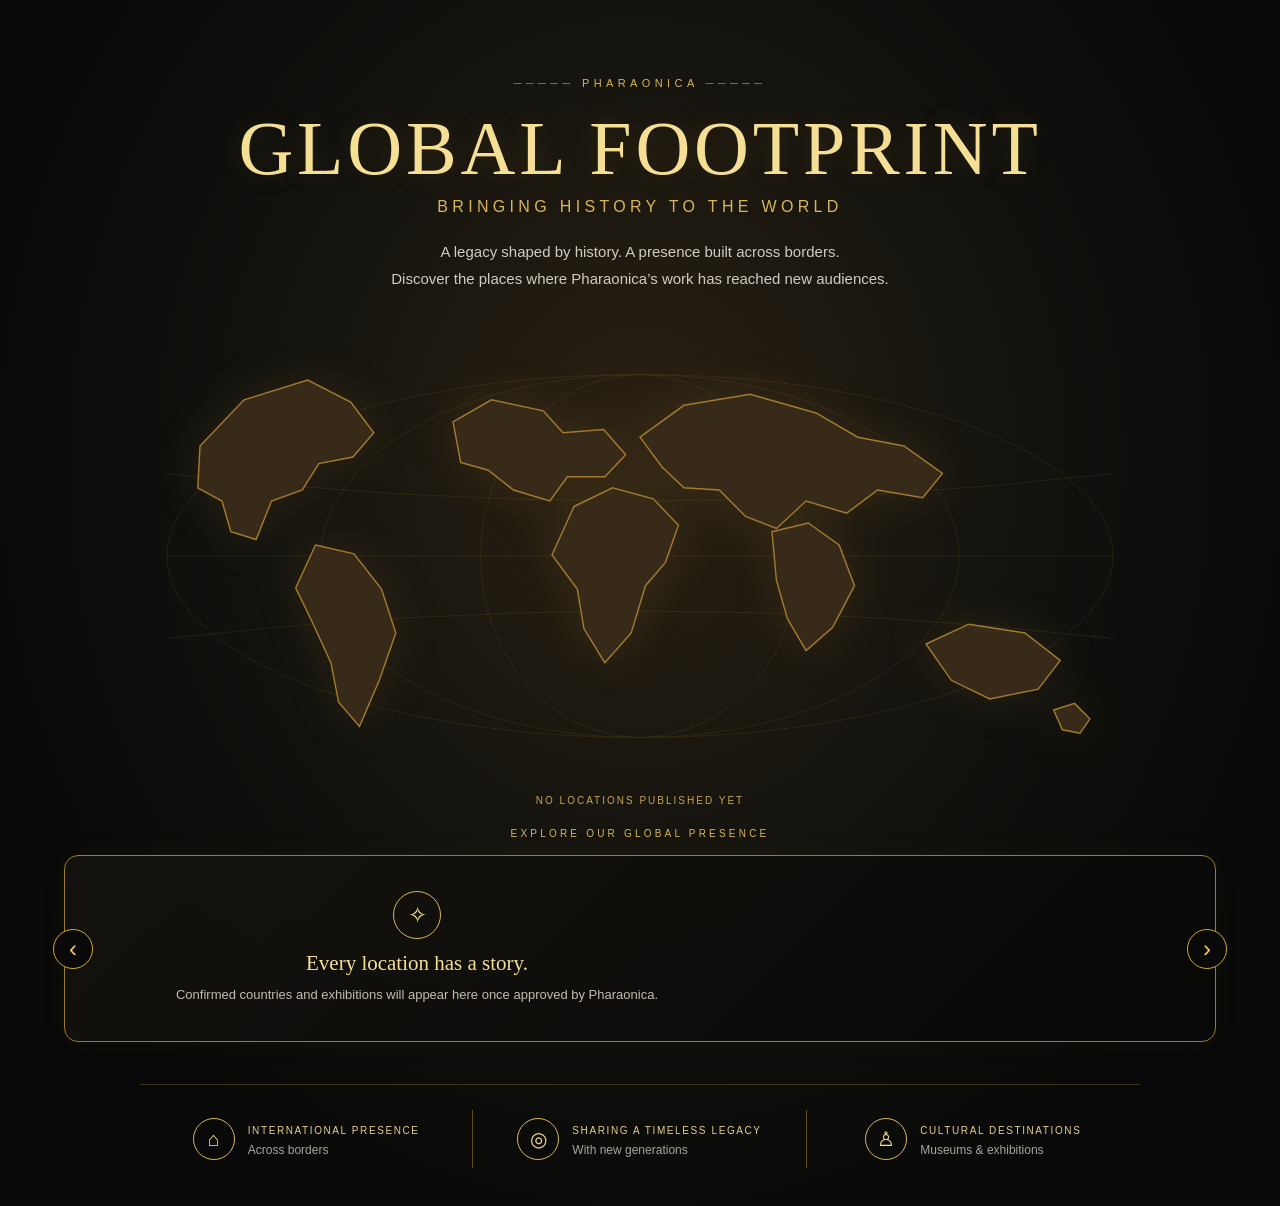
==== index.html @ 35123c70 "Add files via upload" ====
<!doctype html>
<html lang="en"><head><meta charset="utf-8"><meta name="viewport" content="width=device-width,initial-scale=1"><meta name="theme-color" content="#080908"><title>Pharaonica | Global Footprint</title>
<style>
:root{--bg:#080908;--gold:#d7b65a;--pale:#f5df94;--muted:#c8c1b2}*{box-sizing:border-box}body{margin:0;background:var(--bg);color:#f7f2e5;font:15px Arial,sans-serif}.gfp{padding:clamp(35px,6vw,80px) clamp(16px,5vw,70px) 38px;overflow:hidden;background:radial-gradient(ellipse at 50% 38%,#2b2112,#11110e 45%,#080908 78%);position:relative}.kicker{text-align:center;color:var(--gold);letter-spacing:.4em;font-size:11px}.kicker:before,.kicker:after{content:" ───── ";opacity:.7}h1{text-align:center;font:500 clamp(37px,6.5vw,76px)/1.1 Georgia,serif;letter-spacing:.05em;color:var(--pale);margin:18px 0 8px;text-transform:uppercase;text-shadow:0 0 24px #b8832833}.sub{text-align:center;color:var(--gold);letter-spacing:.27em;text-transform:uppercase;font-size:clamp(11px,1.8vw,16px)}.intro{max-width:690px;text-align:center;color:#d0ccc2;line-height:1.8;margin:22px auto}.mapwrap{max-width:1100px;margin:auto;position:relative}.map{width:100%;height:auto;filter:drop-shadow(0 0 22px #d4a33b20)}.land{fill:#382a18;stroke:#a37a32;stroke-width:1.3}.grid{fill:none;stroke:#a8863a;stroke-width:.6;opacity:.22}.marker{cursor:pointer}.halo{fill:#f2c75c;opacity:.18}.dot{fill:#f6d36b;stroke:#fff0b3;stroke-width:1.2}.emptylabel{text-align:center;color:#c7a653;letter-spacing:.2em;font-size:10px;text-transform:uppercase;margin-top:-6px}.note{display:none;position:absolute;left:50%;top:40%;transform:translate(-50%,-50%);width:min(290px,82vw);padding:18px;background:#0b0b0bf2;border:1px solid var(--gold);border-radius:8px;z-index:3}.note.show{display:block}.note small{color:var(--gold);letter-spacing:.2em}.note h3{font:22px Georgia;color:var(--pale);margin:9px 0}.note p{color:#c8c1b2;font-size:13px;line-height:1.6}.close{float:right;background:none;border:1px solid #80632c;color:var(--pale);border-radius:50%;width:28px;height:28px;cursor:pointer}.explore{text-align:center;color:var(--gold);letter-spacing:.32em;text-transform:uppercase;font-size:10px;margin:22px 0 16px}.carousel{max-width:1160px;margin:auto;position:relative;border:1px solid #9c792e;border-radius:14px;padding:15px 42px;background:linear-gradient(135deg,#15130fdd,#070807f2);box-shadow:0 0 32px #d5a6340b}.window{overflow:hidden}.rail{display:flex;gap:12px;width:max-content;animation:drift 32s linear infinite}.carousel:hover .rail,.carousel:focus-within .rail{animation-play-state:paused}.rail.static{animation:none;width:100%}.country{width:110px;flex:0 0 110px;text-align:center;padding:8px 4px;background:none;border:1px solid transparent;border-radius:9px;color:#f7f2e5;cursor:pointer}.country:hover,.country:focus-visible,.country[aria-pressed=true]{border-color:#9f7b2f;background:#d3aa3010;outline:none}.symbol{width:45px;height:45px;border:1px solid #a88337;border-radius:50%;display:grid;place-items:center;margin:0 auto 8px;color:var(--pale);font-size:20px;background:radial-gradient(circle,#5a431b55,transparent 70%)}.name{font-size:13px}.type{font-size:9px;color:#c8a858;letter-spacing:.2em;margin-top:8px}.arrow{position:absolute;z-index:2;top:50%;transform:translateY(-50%);width:40px;height:40px;border:1px solid #d5a52e;border-radius:50%;background:#080908;color:#f1ca64;font-size:24px;cursor:pointer}.prev{left:-12px}.next{right:-12px}.empty{width:min(620px,100%);text-align:center;white-space:normal;padding:20px 8px;color:#c5bdab}.seal{width:48px;height:48px;border:1px solid var(--gold);border-radius:50%;display:grid;place-items:center;margin:0 auto 12px;color:var(--pale);font-size:23px}.empty strong{display:block;font:21px Georgia;color:var(--pale);margin-bottom:8px}.empty p{font-size:13px;line-height:1.7;margin:0}.stats{max-width:1000px;margin:42px auto 0;border-top:1px solid #8c6c2d66;padding-top:25px;display:grid;grid-template-columns:repeat(3,1fr)}.stat{display:flex;align-items:center;justify-content:center;gap:13px;padding:8px 16px;border-right:1px solid #b18b3c80}.stat:last-child{border:0}.ico{width:42px;height:42px;border:1px solid var(--gold);border-radius:50%;display:grid;place-items:center;color:var(--pale);font-size:20px;flex-shrink:0}.stat b{display:block;font-size:10px;line-height:1.7;letter-spacing:.16em;color:#e7cf8b;text-transform:uppercase;font-weight:500}.stat span{display:block;font-size:12px;color:#a9a59b;margin-top:4px}@keyframes drift{to{transform:translateX(-50%)}}@media(max-width:700px){.intro{font-size:13px}.carousel{padding:12px 25px}.country{width:88px;flex-basis:88px}.symbol{width:39px;height:39px}.arrow{width:33px;height:33px}.stats{grid-template-columns:1fr;margin-top:28px}.stat{justify-content:flex-start;border-right:0;border-bottom:1px solid #b18b3c55;padding:14px 8px}.stat:last-child{border-bottom:0}}@media(prefers-reduced-motion:reduce){.rail{animation:none!important}}
</style></head><body>
<section class="gfp" id="global-footprint"><div class="kicker">PHARAONICA</div><h1>Global Footprint</h1><div class="sub">Bringing History to the World</div><p class="intro">A legacy shaped by history. A presence built across borders.<br>Discover the places where Pharaonica’s work has reached new audiences.</p>
<div class="mapwrap"><svg class="map" viewBox="0 0 1000 440" role="img" aria-label="Illustrative world map. Approved project locations will appear here.">
<g class="grid"><ellipse cx="500" cy="220" rx="430" ry="165"/><ellipse cx="500" cy="220" rx="290" ry="165"/><ellipse cx="500" cy="220" rx="145" ry="165"/><path d="M70 145 Q500 195 930 145 M70 220H930 M70 295Q500 245 930 295"/></g>
<g class="land"><path d="M100 120L140 78 198 60 237 80 258 108 239 130 208 136 193 160 165 170 151 205 128 198 120 170 98 158Z"/><path d="M205 210L240 218 265 250 278 290 263 333 245 375 226 353 219 317 202 280 187 249Z"/><path d="M330 98L365 78 412 88 430 108 467 105 487 128 468 148 434 148 418 170 385 160 362 142 337 135Z"/><path d="M440 175L475 158 512 168 535 192 523 226 505 247 492 290 468 317 449 286 443 250 420 219Z"/><path d="M500 112L540 83 600 73 660 90 698 112 740 120 775 145 757 167 716 160 688 181 651 170 624 195 596 184 572 160 540 158 520 139Z"/><path d="M620 198L653 190 681 210 695 247 675 285 651 306 634 277 624 242Z"/><path d="M760 300L799 282 850 290 882 315 862 341 818 350 783 333Z"/><path d="M876 360L895 354 909 368 900 381 884 378Z"/></g><g id="arcs"></g><g id="markers"></g></svg><div class="note" id="note" aria-live="polite"><button class="close" id="close" aria-label="Close">×</button><small id="kind">PROJECT LOCATION</small><h3 id="title"></h3><p id="description"></p></div></div><div class="emptylabel" id="map-label">Project locations will be revealed here</div>
<div class="explore">Explore Our Global Presence</div><div class="carousel"><button class="arrow prev" aria-label="Scroll backward">‹</button><div class="window" id="window"><div class="rail" id="rail"></div></div><button class="arrow next" aria-label="Scroll forward">›</button></div>
<div class="stats"><div class="stat"><div class="ico">⌂</div><div><b>International Presence</b><span>Across borders</span></div></div><div class="stat"><div class="ico">◎</div><div><b>Sharing a Timeless Legacy</b><span>With new generations</span></div></div><div class="stat"><div class="ico">♙</div><div><b>Cultural Destinations</b><span>Museums &amp; exhibitions</span></div></div></div>
</section>
<script>
/* Add only client-approved facts. Coordinates x/y are percentages of the map width/height.
const VERIFIED_LOCATIONS = [
 {country:"Approved country",city:"Approved city",x:52,y:42,type:"Museum / Exhibition",year:"2025",description:"Approved short description"}
];
*/
const VERIFIED_LOCATIONS=[];
const rail=document.getElementById('rail'),markers=document.getElementById('markers'),note=document.getElementById('note');
function show(item){document.getElementById('kind').textContent=item.type||'PROJECT LOCATION';document.getElementById('title').textContent=[item.city,item.country].filter(Boolean).join(', ');document.getElementById('description').textContent=[item.year,item.description].filter(Boolean).join(' · ');note.classList.add('show')}
document.getElementById('close').onclick=()=>note.classList.remove('show');
function card(item){const b=document.createElement('button');b.className='country';b.type='button';b.setAttribute('aria-pressed','false');b.innerHTML='<div class="symbol" aria-hidden="true">⚑</div><div class="name"></div><div class="type"></div>';b.querySelector('.name').textContent=item.country;b.querySelector('.type').textContent=item.type||'EXHIBITION';b.onclick=()=>{rail.querySelectorAll('button').forEach(x=>x.setAttribute('aria-pressed','false'));b.setAttribute('aria-pressed','true');show(item)};return b}
function render(){rail.replaceChildren();markers.replaceChildren();if(!VERIFIED_LOCATIONS.length){rail.className='rail static';const e=document.createElement('div');e.className='empty';e.innerHTML='<div class="seal">✧</div><strong>Every location has a story.</strong><p>Confirmed countries and exhibitions will appear here once approved by Pharaonica.</p>';rail.appendChild(e);document.getElementById('map-label').textContent='No locations published yet';return}
document.getElementById('map-label').textContent='Select a marker or country to discover more';rail.className='rail';VERIFIED_LOCATIONS.forEach(item=>{rail.appendChild(card(item));const ns='http://www.w3.org/2000/svg',g=document.createElementNS(ns,'g');g.setAttribute('class','marker');g.setAttribute('tabindex','0');g.setAttribute('role','button');g.setAttribute('aria-label',item.country+' project details');g.setAttribute('transform',`translate(${item.x*10},${item.y*4.4})`);g.innerHTML='<circle class="halo" r="17"/><circle class="dot" r="5"/>';g.onclick=()=>show(item);g.onkeydown=e=>{if(e.key==='Enter'||e.key===' '){e.preventDefault();show(item)}};markers.appendChild(g)});if(VERIFIED_LOCATIONS.length>3)VERIFIED_LOCATIONS.forEach(item=>rail.appendChild(card(item)));else rail.classList.add('static')}
document.querySelector('.prev').onclick=()=>document.getElementById('window').scrollBy({left:-250,behavior:'smooth'});document.querySelector('.next').onclick=()=>document.getElementById('window').scrollBy({left:250,behavior:'smooth'});render();
</script></body></html>
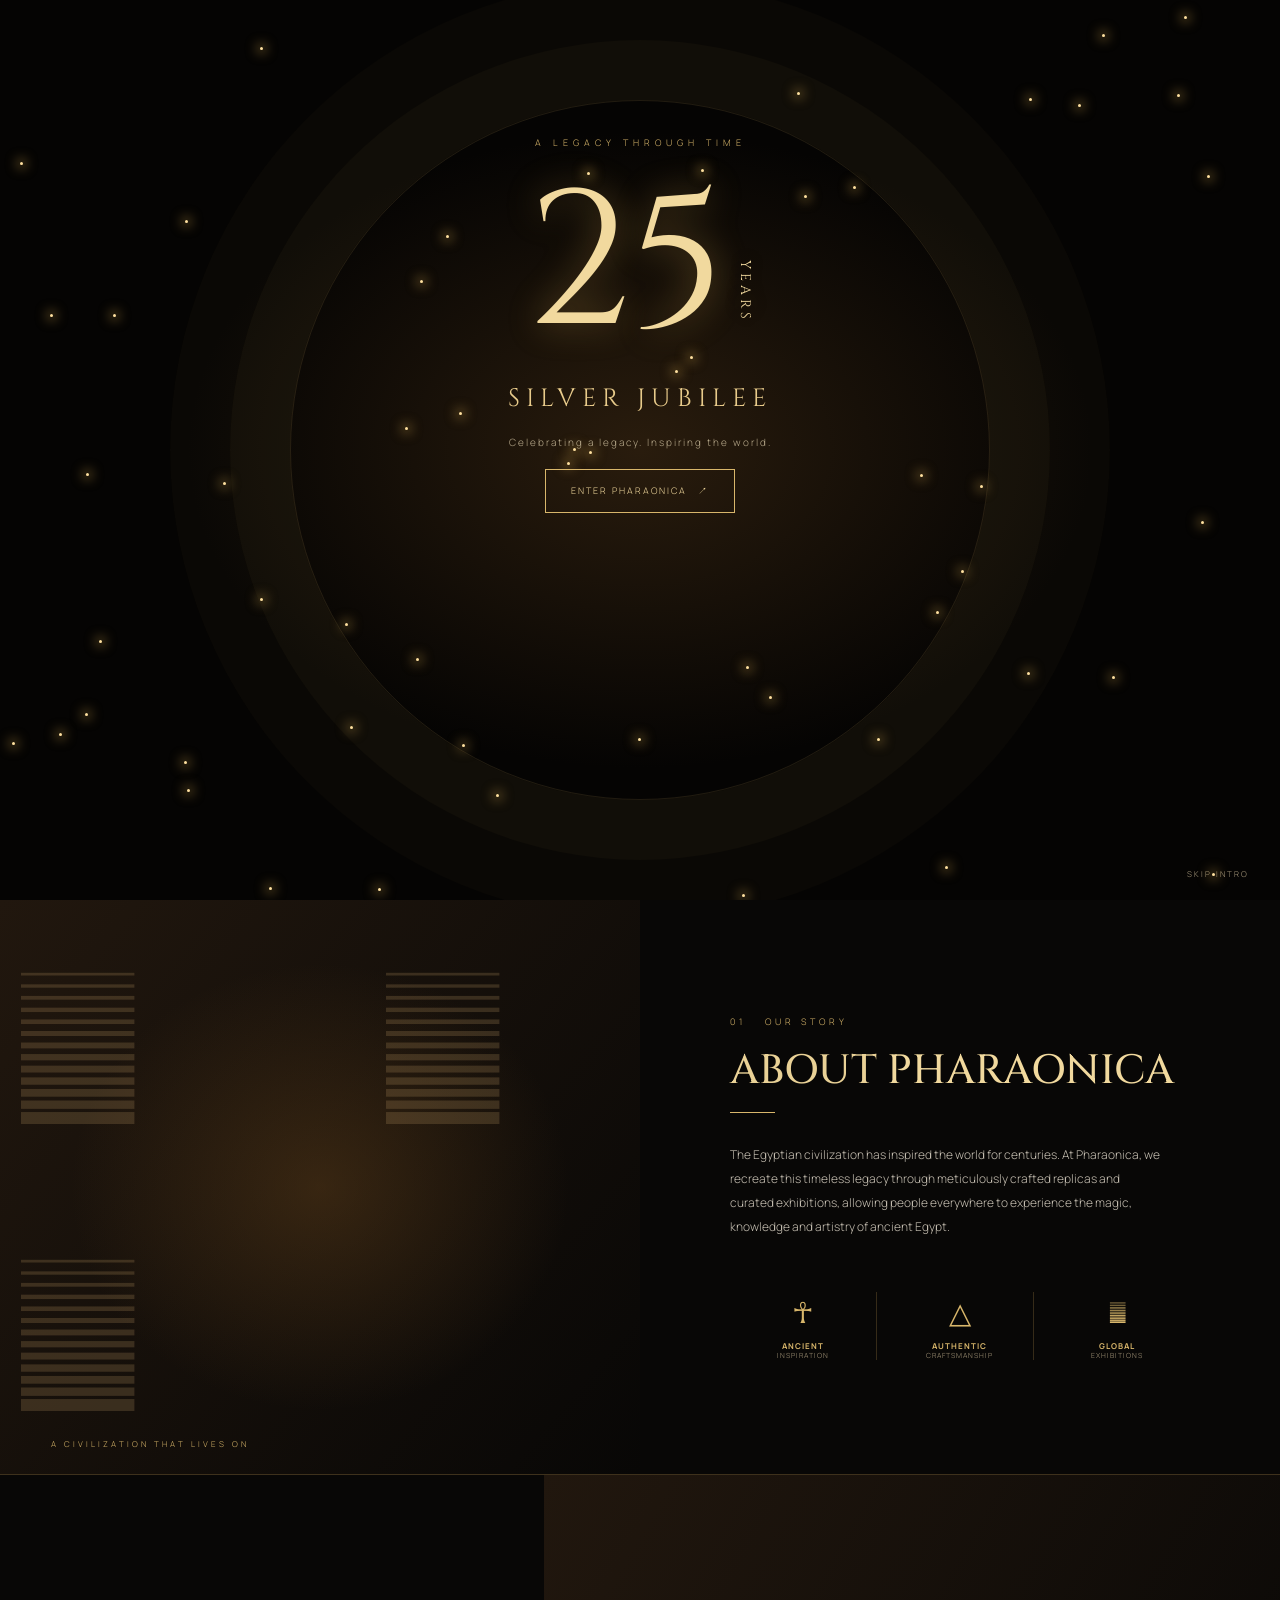
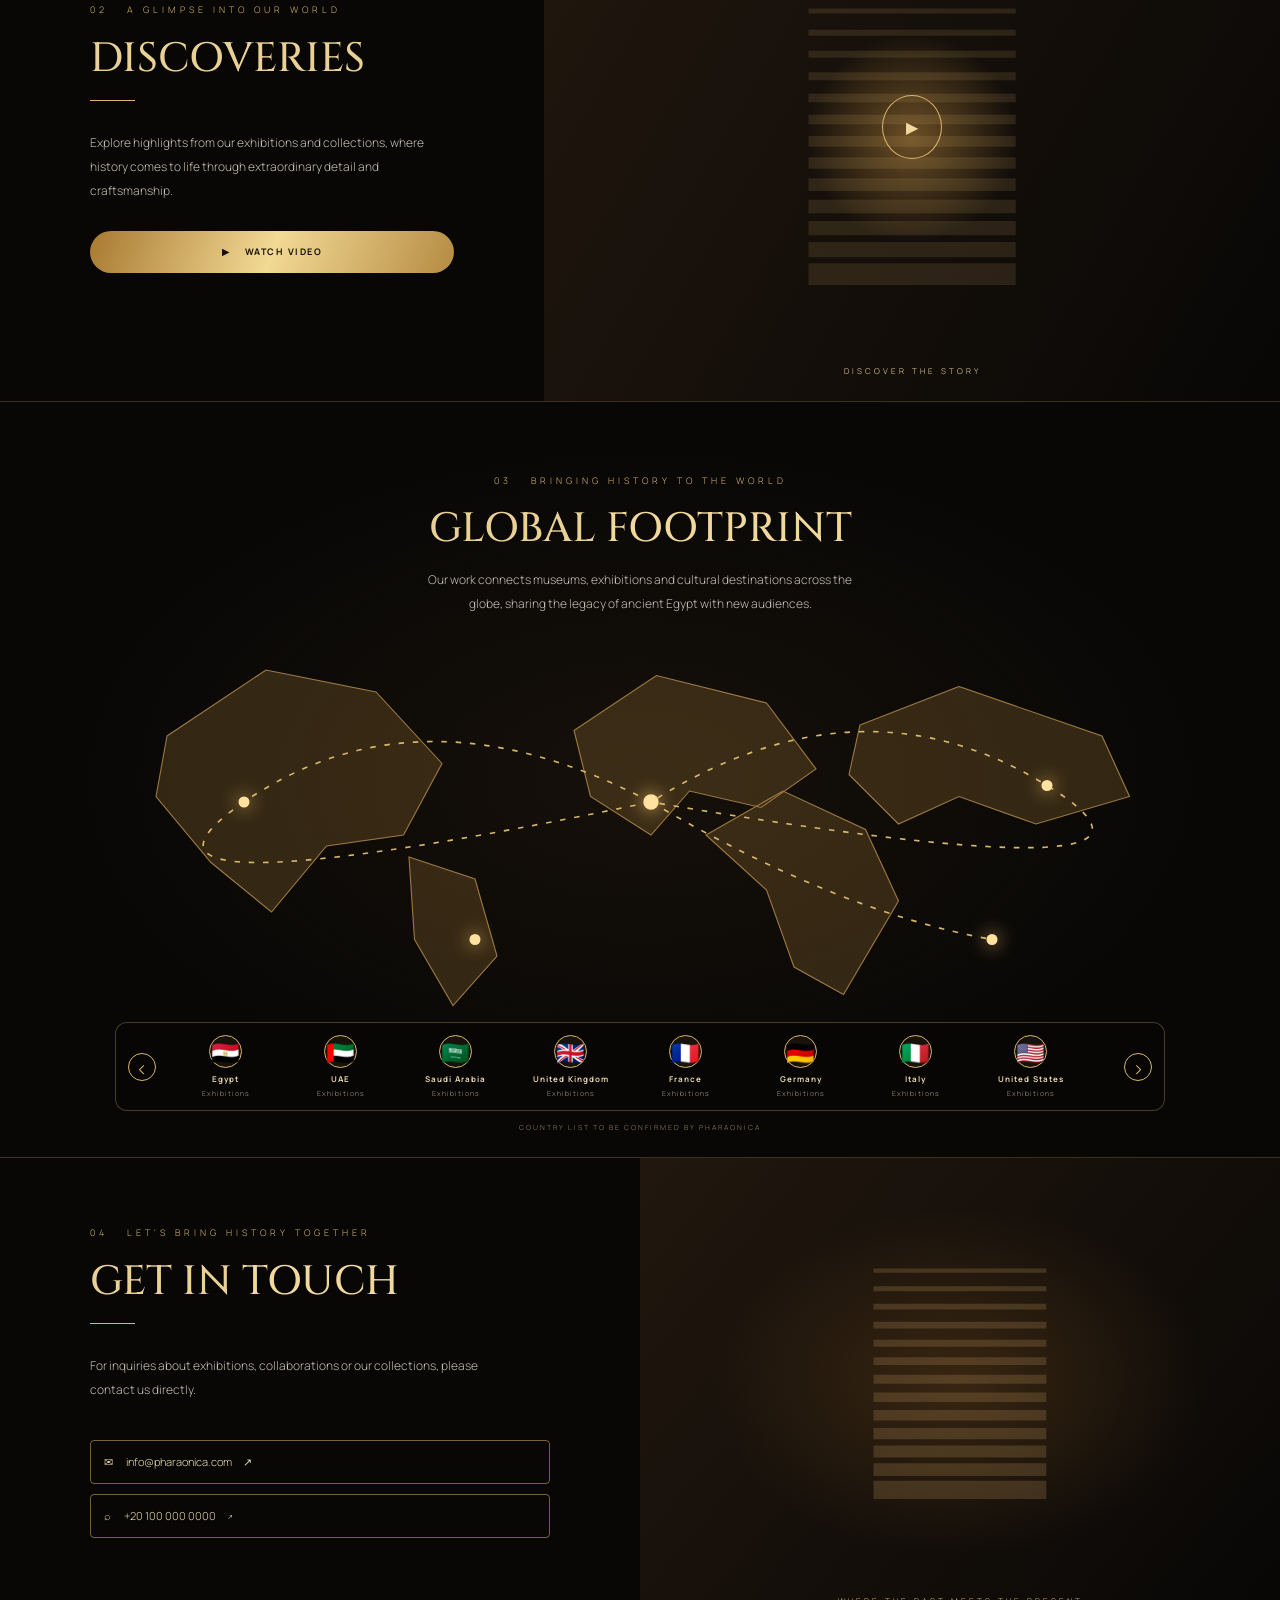
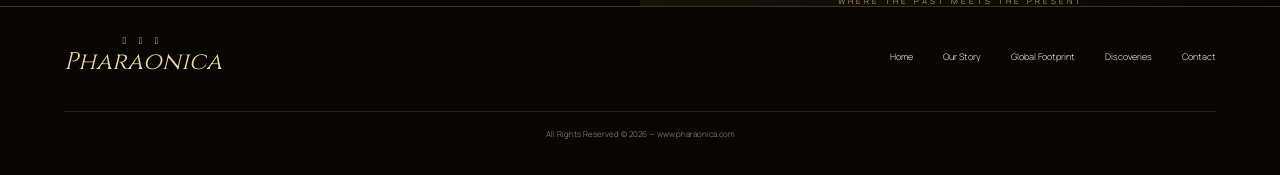
==== commit f752fb65: "Add files via upload" ====
--- a/index.html
+++ b/index.html
@@ -1,27 +1,10 @@
-<!doctype html>
-<html lang="en"><head><meta charset="utf-8"><meta name="viewport" content="width=device-width,initial-scale=1"><meta name="theme-color" content="#080908"><title>Pharaonica | Global Footprint</title>
-<style>
-:root{--bg:#080908;--gold:#d7b65a;--pale:#f5df94;--muted:#c8c1b2}*{box-sizing:border-box}body{margin:0;background:var(--bg);color:#f7f2e5;font:15px Arial,sans-serif}.gfp{padding:clamp(35px,6vw,80px) clamp(16px,5vw,70px) 38px;overflow:hidden;background:radial-gradient(ellipse at 50% 38%,#2b2112,#11110e 45%,#080908 78%);position:relative}.kicker{text-align:center;color:var(--gold);letter-spacing:.4em;font-size:11px}.kicker:before,.kicker:after{content:" ───── ";opacity:.7}h1{text-align:center;font:500 clamp(37px,6.5vw,76px)/1.1 Georgia,serif;letter-spacing:.05em;color:var(--pale);margin:18px 0 8px;text-transform:uppercase;text-shadow:0 0 24px #b8832833}.sub{text-align:center;color:var(--gold);letter-spacing:.27em;text-transform:uppercase;font-size:clamp(11px,1.8vw,16px)}.intro{max-width:690px;text-align:center;color:#d0ccc2;line-height:1.8;margin:22px auto}.mapwrap{max-width:1100px;margin:auto;position:relative}.map{width:100%;height:auto;filter:drop-shadow(0 0 22px #d4a33b20)}.land{fill:#382a18;stroke:#a37a32;stroke-width:1.3}.grid{fill:none;stroke:#a8863a;stroke-width:.6;opacity:.22}.marker{cursor:pointer}.halo{fill:#f2c75c;opacity:.18}.dot{fill:#f6d36b;stroke:#fff0b3;stroke-width:1.2}.emptylabel{text-align:center;color:#c7a653;letter-spacing:.2em;font-size:10px;text-transform:uppercase;margin-top:-6px}.note{display:none;position:absolute;left:50%;top:40%;transform:translate(-50%,-50%);width:min(290px,82vw);padding:18px;background:#0b0b0bf2;border:1px solid var(--gold);border-radius:8px;z-index:3}.note.show{display:block}.note small{color:var(--gold);letter-spacing:.2em}.note h3{font:22px Georgia;color:var(--pale);margin:9px 0}.note p{color:#c8c1b2;font-size:13px;line-height:1.6}.close{float:right;background:none;border:1px solid #80632c;color:var(--pale);border-radius:50%;width:28px;height:28px;cursor:pointer}.explore{text-align:center;color:var(--gold);letter-spacing:.32em;text-transform:uppercase;font-size:10px;margin:22px 0 16px}.carousel{max-width:1160px;margin:auto;position:relative;border:1px solid #9c792e;border-radius:14px;padding:15px 42px;background:linear-gradient(135deg,#15130fdd,#070807f2);box-shadow:0 0 32px #d5a6340b}.window{overflow:hidden}.rail{display:flex;gap:12px;width:max-content;animation:drift 32s linear infinite}.carousel:hover .rail,.carousel:focus-within .rail{animation-play-state:paused}.rail.static{animation:none;width:100%}.country{width:110px;flex:0 0 110px;text-align:center;padding:8px 4px;background:none;border:1px solid transparent;border-radius:9px;color:#f7f2e5;cursor:pointer}.country:hover,.country:focus-visible,.country[aria-pressed=true]{border-color:#9f7b2f;background:#d3aa3010;outline:none}.symbol{width:45px;height:45px;border:1px solid #a88337;border-radius:50%;display:grid;place-items:center;margin:0 auto 8px;color:var(--pale);font-size:20px;background:radial-gradient(circle,#5a431b55,transparent 70%)}.name{font-size:13px}.type{font-size:9px;color:#c8a858;letter-spacing:.2em;margin-top:8px}.arrow{position:absolute;z-index:2;top:50%;transform:translateY(-50%);width:40px;height:40px;border:1px solid #d5a52e;border-radius:50%;background:#080908;color:#f1ca64;font-size:24px;cursor:pointer}.prev{left:-12px}.next{right:-12px}.empty{width:min(620px,100%);text-align:center;white-space:normal;padding:20px 8px;color:#c5bdab}.seal{width:48px;height:48px;border:1px solid var(--gold);border-radius:50%;display:grid;place-items:center;margin:0 auto 12px;color:var(--pale);font-size:23px}.empty strong{display:block;font:21px Georgia;color:var(--pale);margin-bottom:8px}.empty p{font-size:13px;line-height:1.7;margin:0}.stats{max-width:1000px;margin:42px auto 0;border-top:1px solid #8c6c2d66;padding-top:25px;display:grid;grid-template-columns:repeat(3,1fr)}.stat{display:flex;align-items:center;justify-content:center;gap:13px;padding:8px 16px;border-right:1px solid #b18b3c80}.stat:last-child{border:0}.ico{width:42px;height:42px;border:1px solid var(--gold);border-radius:50%;display:grid;place-items:center;color:var(--pale);font-size:20px;flex-shrink:0}.stat b{display:block;font-size:10px;line-height:1.7;letter-spacing:.16em;color:#e7cf8b;text-transform:uppercase;font-weight:500}.stat span{display:block;font-size:12px;color:#a9a59b;margin-top:4px}@keyframes drift{to{transform:translateX(-50%)}}@media(max-width:700px){.intro{font-size:13px}.carousel{padding:12px 25px}.country{width:88px;flex-basis:88px}.symbol{width:39px;height:39px}.arrow{width:33px;height:33px}.stats{grid-template-columns:1fr;margin-top:28px}.stat{justify-content:flex-start;border-right:0;border-bottom:1px solid #b18b3c55;padding:14px 8px}.stat:last-child{border-bottom:0}}@media(prefers-reduced-motion:reduce){.rail{animation:none!important}}
-</style></head><body>
-<section class="gfp" id="global-footprint"><div class="kicker">PHARAONICA</div><h1>Global Footprint</h1><div class="sub">Bringing History to the World</div><p class="intro">A legacy shaped by history. A presence built across borders.<br>Discover the places where Pharaonica’s work has reached new audiences.</p>
-<div class="mapwrap"><svg class="map" viewBox="0 0 1000 440" role="img" aria-label="Illustrative world map. Approved project locations will appear here.">
-<g class="grid"><ellipse cx="500" cy="220" rx="430" ry="165"/><ellipse cx="500" cy="220" rx="290" ry="165"/><ellipse cx="500" cy="220" rx="145" ry="165"/><path d="M70 145 Q500 195 930 145 M70 220H930 M70 295Q500 245 930 295"/></g>
-<g class="land"><path d="M100 120L140 78 198 60 237 80 258 108 239 130 208 136 193 160 165 170 151 205 128 198 120 170 98 158Z"/><path d="M205 210L240 218 265 250 278 290 263 333 245 375 226 353 219 317 202 280 187 249Z"/><path d="M330 98L365 78 412 88 430 108 467 105 487 128 468 148 434 148 418 170 385 160 362 142 337 135Z"/><path d="M440 175L475 158 512 168 535 192 523 226 505 247 492 290 468 317 449 286 443 250 420 219Z"/><path d="M500 112L540 83 600 73 660 90 698 112 740 120 775 145 757 167 716 160 688 181 651 170 624 195 596 184 572 160 540 158 520 139Z"/><path d="M620 198L653 190 681 210 695 247 675 285 651 306 634 277 624 242Z"/><path d="M760 300L799 282 850 290 882 315 862 341 818 350 783 333Z"/><path d="M876 360L895 354 909 368 900 381 884 378Z"/></g><g id="arcs"></g><g id="markers"></g></svg><div class="note" id="note" aria-live="polite"><button class="close" id="close" aria-label="Close">×</button><small id="kind">PROJECT LOCATION</small><h3 id="title"></h3><p id="description"></p></div></div><div class="emptylabel" id="map-label">Project locations will be revealed here</div>
-<div class="explore">Explore Our Global Presence</div><div class="carousel"><button class="arrow prev" aria-label="Scroll backward">‹</button><div class="window" id="window"><div class="rail" id="rail"></div></div><button class="arrow next" aria-label="Scroll forward">›</button></div>
-<div class="stats"><div class="stat"><div class="ico">⌂</div><div><b>International Presence</b><span>Across borders</span></div></div><div class="stat"><div class="ico">◎</div><div><b>Sharing a Timeless Legacy</b><span>With new generations</span></div></div><div class="stat"><div class="ico">♙</div><div><b>Cultural Destinations</b><span>Museums &amp; exhibitions</span></div></div></div>
-</section>
-<script>
-/* Add only client-approved facts. Coordinates x/y are percentages of the map width/height.
-const VERIFIED_LOCATIONS = [
- {country:"Approved country",city:"Approved city",x:52,y:42,type:"Museum / Exhibition",year:"2025",description:"Approved short description"}
-];
-*/
-const VERIFIED_LOCATIONS=[];
-const rail=document.getElementById('rail'),markers=document.getElementById('markers'),note=document.getElementById('note');
-function show(item){document.getElementById('kind').textContent=item.type||'PROJECT LOCATION';document.getElementById('title').textContent=[item.city,item.country].filter(Boolean).join(', ');document.getElementById('description').textContent=[item.year,item.description].filter(Boolean).join(' · ');note.classList.add('show')}
-document.getElementById('close').onclick=()=>note.classList.remove('show');
-function card(item){const b=document.createElement('button');b.className='country';b.type='button';b.setAttribute('aria-pressed','false');b.innerHTML='<div class="symbol" aria-hidden="true">⚑</div><div class="name"></div><div class="type"></div>';b.querySelector('.name').textContent=item.country;b.querySelector('.type').textContent=item.type||'EXHIBITION';b.onclick=()=>{rail.querySelectorAll('button').forEach(x=>x.setAttribute('aria-pressed','false'));b.setAttribute('aria-pressed','true');show(item)};return b}
-function render(){rail.replaceChildren();markers.replaceChildren();if(!VERIFIED_LOCATIONS.length){rail.className='rail static';const e=document.createElement('div');e.className='empty';e.innerHTML='<div class="seal">✧</div><strong>Every location has a story.</strong><p>Confirmed countries and exhibitions will appear here once approved by Pharaonica.</p>';rail.appendChild(e);document.getElementById('map-label').textContent='No locations published yet';return}
-document.getElementById('map-label').textContent='Select a marker or country to discover more';rail.className='rail';VERIFIED_LOCATIONS.forEach(item=>{rail.appendChild(card(item));const ns='http://www.w3.org/2000/svg',g=document.createElementNS(ns,'g');g.setAttribute('class','marker');g.setAttribute('tabindex','0');g.setAttribute('role','button');g.setAttribute('aria-label',item.country+' project details');g.setAttribute('transform',`translate(${item.x*10},${item.y*4.4})`);g.innerHTML='<circle class="halo" r="17"/><circle class="dot" r="5"/>';g.onclick=()=>show(item);g.onkeydown=e=>{if(e.key==='Enter'||e.key===' '){e.preventDefault();show(item)}};markers.appendChild(g)});if(VERIFIED_LOCATIONS.length>3)VERIFIED_LOCATIONS.forEach(item=>rail.appendChild(card(item)));else rail.classList.add('static')}
-document.querySelector('.prev').onclick=()=>document.getElementById('window').scrollBy({left:-250,behavior:'smooth'});document.querySelector('.next').onclick=()=>document.getElementById('window').scrollBy({left:250,behavior:'smooth'});render();
-</script></body></html>+<!doctype html><html lang="en"><head><meta charset="utf-8"><meta name="viewport" content="width=device-width,initial-scale=1"><meta name="theme-color" content="#080706"><title>Pharaonica | Sail Through History</title><link rel="preconnect" href="https://fonts.googleapis.com"><link href="https://fonts.googleapis.com/css2?family=Cinzel:wght@400;500;600;700&family=Manrope:wght@300;400;600;700&display=swap" rel="stylesheet"><link rel="stylesheet" href="styles.css"></head><body>
+<div class="intro" id="intro"><div class="rings"></div><div class="introbox"><small>A LEGACY THROUGH TIME</small><strong>25<span>YEARS</span></strong><h2>SILVER JUBILEE</h2><p>Celebrating a legacy. Inspiring the world.</p><button id="enter">ENTER PHARAONICA　↗</button></div><button class="skip" id="skip">SKIP INTRO</button><div id="sparks"></div></div>
+<header><a class="logo" href="#home"><small>𓂀 𓋹 𓆣</small>Pharaonica</a><button id="menu" aria-label="Menu">☰</button><nav id="nav"><a href="#home">Home</a><a href="#story">Our Story</a><a href="#global">Global Footprint</a><a href="#discoveries">Discoveries</a><a href="#contact">Contact</a></nav><a class="pill" href="#contact">CONTACT US</a></header>
+<main><section class="hero" id="home"><div class="heroart">𓂀</div><div class="hero-copy"><small>PHARAONICA</small><h1>SAIL THROUGH<br><i>HISTORY</i></h1><p>Bringing the spirit of ancient Egypt to the world through authentic replicas and extraordinary exhibitions.</p><a class="goldbtn" href="#discoveries">▶　 WATCH DISCOVERIES</a></div><div class="scroll">↓<small>SCROLL TO EXPLORE</small></div></section>
+<section class="story split" id="story"><div class="art wall">𓂀　𓆣　𓋹</div><div class="copy reveal"><label>01　 OUR STORY</label><h2>ABOUT <i>PHARAONICA</i></h2><hr><p>The Egyptian civilization has inspired the world for centuries. At Pharaonica, we recreate this timeless legacy through meticulously crafted replicas and curated exhibitions, allowing people everywhere to experience the magic, knowledge and artistry of ancient Egypt.</p><div class="values"><span>☥<b>ANCIENT</b><small>INSPIRATION</small></span><span>△<b>AUTHENTIC</b><small>CRAFTSMANSHIP</small></span><span>𓇼<b>GLOBAL</b><small>EXHIBITIONS</small></span></div></div></section>
+<section class="split discover" id="discoveries"><div class="copy reveal"><label>02　 A GLIMPSE INTO OUR WORLD</label><h2>DISCOVERIES</h2><hr><p>Explore highlights from our exhibitions and collections, where history comes to life through extraordinary detail and craftsmanship.</p><button class="goldbtn" id="play">▶　 WATCH VIDEO</button></div><button class="poster" id="poster" aria-label="Play video"><span>▶</span><small>DISCOVER THE STORY</small></button></section>
+<section class="global" id="global"><div class="globalcopy reveal"><label>03　 BRINGING HISTORY TO THE WORLD</label><h2>GLOBAL <i>FOOTPRINT</i></h2><p>Our work connects museums, exhibitions and cultural destinations across the globe, sharing the legacy of ancient Egypt with new audiences.</p></div><svg class="map" viewBox="0 0 1000 360" aria-label="Illustrative world map"><g><path d="M70 100l90-60 100 20 60 65-35 65-70 10-50 60-55-45-50-60zM290 210l60 20 20 70-40 45-35-60zM440 95l75-50 100 25 45 60-50 35-65-15-35 40-55-35zM560 190l70-40 75 35 30 65-50 85-45-25-25-70zM700 90l90-35 130 45 25 55-85 25-70-25-55 25-45-45z" fill="rgba(185,137,62,.23)" stroke="#9d7942"/></g><g class="routes"><path d="M510 160Q300 50 140 160T510 160Q700 40 870 145T510 160Q680 260 820 285"/></g><g class="dots"><circle cx="510" cy="160" r="7"/><circle cx="140" cy="160" r="5"/><circle cx="870" cy="145" r="5"/><circle cx="820" cy="285" r="5"/><circle cx="350" cy="285" r="5"/></g></svg><div class="rail"><button id="prev">‹</button><div class="viewport"><div class="track" id="countries"></div></div><button id="next">›</button></div><small class="note">COUNTRY LIST TO BE CONFIRMED BY PHARAONICA</small></section>
+<section class="contact split" id="contact"><div class="copy reveal"><label>04　 LET'S BRING HISTORY TOGETHER</label><h2>GET IN <i>TOUCH</i></h2><hr><p>For inquiries about exhibitions, collaborations or our collections, please contact us directly.</p><a class="contactlink" href="mailto:info@pharaonica.com">✉　 info@pharaonica.com　↗</a><a class="contactlink" href="tel:+201000000000">⌕　 +20 100 000 0000　↗</a></div><div class="art temple">𓉐<small>WHERE THE PAST MEETS THE PRESENT</small></div></section></main>
+<footer><a class="logo" href="#home"><small>𓂀 𓋹 𓆣</small>Pharaonica</a><nav><a href="#home">Home</a><a href="#story">Our Story</a><a href="#global">Global Footprint</a><a href="#discoveries">Discoveries</a><a href="#contact">Contact</a></nav><p>All Rights Reserved © <span id="year"></span> — www.pharaonica.com</p></footer>
+<div class="modal" id="modal"><button id="close">×</button><div><h2>PHARAONICA FILM</h2><p>Add the approved video URL in config.js to enable playback.</p></div></div><script src="config.js"></script><script src="script.js"></script></body></html>
--- a/styles.css
+++ b/styles.css
@@ -0,0 +1,2 @@
+:root{--bg:#080706;--gold:#d8b66b;--light:#f1d99e;--muted:#bdb5a7}*{box-sizing:border-box}html{scroll-behavior:smooth;scroll-padding-top:75px}body{margin:0;background:var(--bg);color:#eee9df;font-family:Manrope,Arial,sans-serif;font-weight:300}a{color:inherit;text-decoration:none}button{font:inherit;cursor:pointer}header{height:72px;position:fixed;z-index:20;top:0;left:0;right:0;padding:0 5%;display:flex;align-items:center;justify-content:space-between;background:#070605eF;border-bottom:1px solid #9d794255;backdrop-filter:blur(12px)}.logo{display:flex;flex-direction:column;color:var(--light);font:italic 24px Cinzel,serif}.logo small{text-align:center;font:10px serif;letter-spacing:5px}nav{display:flex;gap:30px;font-size:10px}nav a:hover{color:var(--light)}.pill,.goldbtn{border:0;border-radius:30px;background:linear-gradient(110deg,#a87931,#f2d994,#b58b43);color:#171109;font-weight:700;letter-spacing:1.5px;font-size:9px;padding:14px 23px}#menu{display:none;background:none;border:0;color:var(--gold);font-size:22px}.hero{min-height:720px;height:100vh;max-height:900px;position:relative;display:flex;align-items:center;padding:100px 9%;overflow:hidden;border-bottom:1px solid #8f713e66;background:radial-gradient(ellipse at 78% 45%,#86521e66,transparent 32%),linear-gradient(90deg,#080706 0%,#080706e8 35%,#08070633 75%,#080706 100%)}.hero:after{content:'';position:absolute;inset:0;background:linear-gradient(0deg,#080706,transparent 25%,transparent 80%,#0005)}.heroart{position:absolute;right:9%;top:5%;font-size:min(60vw,650px);color:#d3a65b22;text-shadow:0 0 60px #d39a4533}.hero-copy{z-index:2;max-width:510px}.hero-copy>small,.copy label,.global label{letter-spacing:4px;color:var(--gold);font-size:9px}.hero h1{font:500 clamp(48px,6.4vw,86px)/1 Cinzel,serif;color:#ecd59d;margin:18px 0}.hero h1 i,h2 i{font-style:normal;color:var(--light)}.hero-copy p,.copy p,.globalcopy p{font-size:12px;line-height:2;color:#c6bfb2;max-width:430px;margin-bottom:28px}.scroll{position:absolute;z-index:2;bottom:25px;left:50%;transform:translateX(-50%);color:var(--gold);text-align:center;font-size:20px}.scroll small{display:block;font-size:7px;letter-spacing:3px}.split{display:grid;grid-template-columns:1fr 1fr;min-height:410px;border-bottom:1px solid #8f713e66}.art{position:relative;display:grid;place-items:center;color:#d4ac6c33;font-size:clamp(100px,17vw,210px);background:radial-gradient(ellipse,#6d481d66,transparent 55%),linear-gradient(130deg,#21170e,#080706)}.wall:after{content:'A CIVILIZATION THAT LIVES ON';position:absolute;bottom:25px;left:8%;font-size:8px;letter-spacing:3px;color:var(--gold)}.copy{padding:65px clamp(30px,7vw,100px);display:flex;flex-direction:column;justify-content:center}.copy h2,.global h2{font:500 clamp(27px,3.2vw,42px) Cinzel,serif;color:#e9d196;margin:14px 0}.copy hr{width:45px;margin:0 0 18px;border:0;border-top:1px solid var(--gold);align-self:flex-start}.values{display:flex;justify-content:space-between;margin-top:25px;gap:10px}.values span{display:flex;flex-direction:column;align-items:center;color:var(--gold);font-size:29px;flex:1;border-right:1px solid #b88e4b44}.values span:last-child{border:0}.values b{font-size:8px;letter-spacing:1px;margin-top:8px}.values small{font-size:7px;letter-spacing:1px;color:#a99a7d}.discover{grid-template-columns:.85fr 1.15fr}.poster{border:0;min-height:400px;position:relative;background:radial-gradient(circle at 50%,#b8873e88,transparent 23%),linear-gradient(120deg,#21170e,#080706);color:var(--light)}.poster:before{content:'𓂀';font-size:clamp(210px,30vw,400px);color:#d9b56b22}.poster span{position:absolute;top:48%;left:50%;transform:translate(-50%,-50%);border:1px solid var(--gold);border-radius:50%;padding:20px 23px}.poster small{position:absolute;bottom:25px;left:0;right:0;letter-spacing:3px;font-size:8px}.global{padding:65px 5% 25px;text-align:center;overflow:hidden;background:radial-gradient(ellipse at center,#4b341b33,transparent 65%);border-bottom:1px solid #8f713e66}.globalcopy{max-width:650px;margin:auto}.global h2{margin:12px}.globalcopy p{margin:0 auto}.map{width:min(100%,1100px);margin:10px auto -5px}.routes{fill:none;stroke:#d8b66b;stroke-dasharray:5 8;stroke-width:1.5;animation:dash 20s linear infinite}.dots circle{fill:#ffe2a0;filter:drop-shadow(0 0 8px #f5c56a)}.dots circle:first-child{animation:pulse 2s infinite}.rail{max-width:1050px;margin:auto;display:flex;align-items:center;gap:12px;padding:12px;border:1px solid #bd96545e;border-radius:12px;background:#080706e8}.rail button{border:1px solid var(--gold);border-radius:50%;width:28px;height:28px;background:none;color:var(--gold);font-size:20px}.viewport{overflow:hidden;flex:1}.track{display:flex;width:max-content;animation:marquee 30s linear infinite}.track:hover{animation-play-state:paused}.country{width:115px;display:flex;flex-direction:column;align-items:center;gap:5px;font-size:8px;letter-spacing:1px;color:#e4d3ac}.flag{font-size:23px;width:33px;height:33px;border:1px solid var(--gold);border-radius:50%;display:grid;place-items:center;background:#17120b}.country small{font-size:7px;color:#a99a7d}.note{display:block;margin-top:12px;color:#8f8065;font-size:7px;letter-spacing:2px}.contactlink{display:block;border:1px solid #c39b5c99;padding:13px;margin-top:10px;border-radius:4px;font-size:11px;color:#ead8b0}.temple{font-size:clamp(180px,25vw,330px);display:flex;flex-direction:column}.temple small{font-size:8px;letter-spacing:3px;color:var(--gold)}footer{padding:28px 5%;display:flex;align-items:center;justify-content:space-between;gap:25px;flex-wrap:wrap}footer nav{font-size:9px}footer p{width:100%;text-align:center;border-top:1px solid #a17c4133;padding-top:16px;color:#918775;font-size:8px}.modal{display:none;position:fixed;z-index:50;inset:0;background:#000e;place-items:center;text-align:center}.modal.open{display:grid}.modal h2{font:25px Cinzel;color:var(--light)}.modal p{font-size:12px;color:#bbb}.modal button{position:absolute;right:25px;top:15px;background:none;border:0;color:var(--gold);font-size:40px}.intro{position:fixed;z-index:100;inset:0;background:radial-gradient(ellipse,#49311688,transparent 50%),#050403;display:grid;place-items:center;transition:opacity .9s,visibility .9s;overflow:hidden}.intro.hide{opacity:0;visibility:hidden;pointer-events:none}.introbox{text-align:center;z-index:2;animation:rise 1.3s both}.introbox small{letter-spacing:5px;color:var(--gold);font-size:9px}.introbox strong{display:block;font:clamp(110px,20vw,190px)/1 Cinzel;color:var(--light);text-shadow:0 0 35px #d4a74e66;margin:20px}.introbox strong span{font:14px Cinzel;writing-mode:vertical-rl;margin-left:10px;letter-spacing:4px}.introbox h2{font:25px Cinzel;letter-spacing:6px;color:#e8cb8b}.introbox p{font-size:10px;letter-spacing:2px;color:#b7a98b;margin:20px}.introbox button{background:transparent;border:1px solid var(--gold);color:var(--light);padding:14px 25px;font-size:9px;letter-spacing:2px}.skip{position:absolute;right:25px;bottom:20px;border:0;background:none;color:#a99a7d;font-size:8px;letter-spacing:2px}.rings{position:absolute;width:min(80vw,700px);aspect-ratio:1;border:1px solid #d8b66b22;border-radius:50%;box-shadow:0 0 0 60px #d8b66b08,0 0 0 120px #d8b66b05;animation:spin 45s linear infinite}#sparks i{position:absolute;width:3px;height:3px;border-radius:50%;background:#ffe1a0;box-shadow:0 0 12px 3px #d6a84c88;animation:float 5s infinite alternate}.reveal{opacity:0;transform:translateY(20px);transition:.8s}.reveal.visible{opacity:1;transform:none}@keyframes marquee{to{transform:translateX(-50%)}}@keyframes dash{to{stroke-dashoffset:-250}}@keyframes pulse{50%{opacity:.3;transform:scale(2)}}@keyframes rise{from{opacity:0;transform:translateY(20px)}to{opacity:1;transform:none}}@keyframes spin{to{transform:rotate(360deg)}}@keyframes float{to{transform:translateY(-30px);opacity:.2}}
+@media(max-width:700px){header{height:64px}#menu{display:block}header nav{display:none;position:absolute;top:64px;left:0;right:0;background:#070605;flex-direction:column;gap:0;padding:12px 7%}header nav.open{display:flex}header nav a{padding:13px;border-bottom:1px solid #b88e4b22}.pill{display:none}.hero{min-height:690px;padding:150px 7% 80px}.heroart{right:-22%;top:24%;font-size:100vw}.hero h1{font-size:clamp(45px,12vw,68px)}.split,.discover{grid-template-columns:1fr}.story .art{order:2;min-height:240px}.copy{padding:45px 8%}.poster{min-height:270px}.map{width:135%;max-width:none;margin-left:-17.5%}.rail{gap:5px;padding:8px 5px}.country{width:90px}footer{justify-content:center}footer nav{justify-content:center;flex-wrap:wrap;gap:12px 18px}.temple{min-height:250px}.introbox h2{font-size:19px}}@media(prefers-reduced-motion:reduce){*{animation-duration:.01ms!important;scroll-behavior:auto!important;transition-duration:.01ms!important}}
